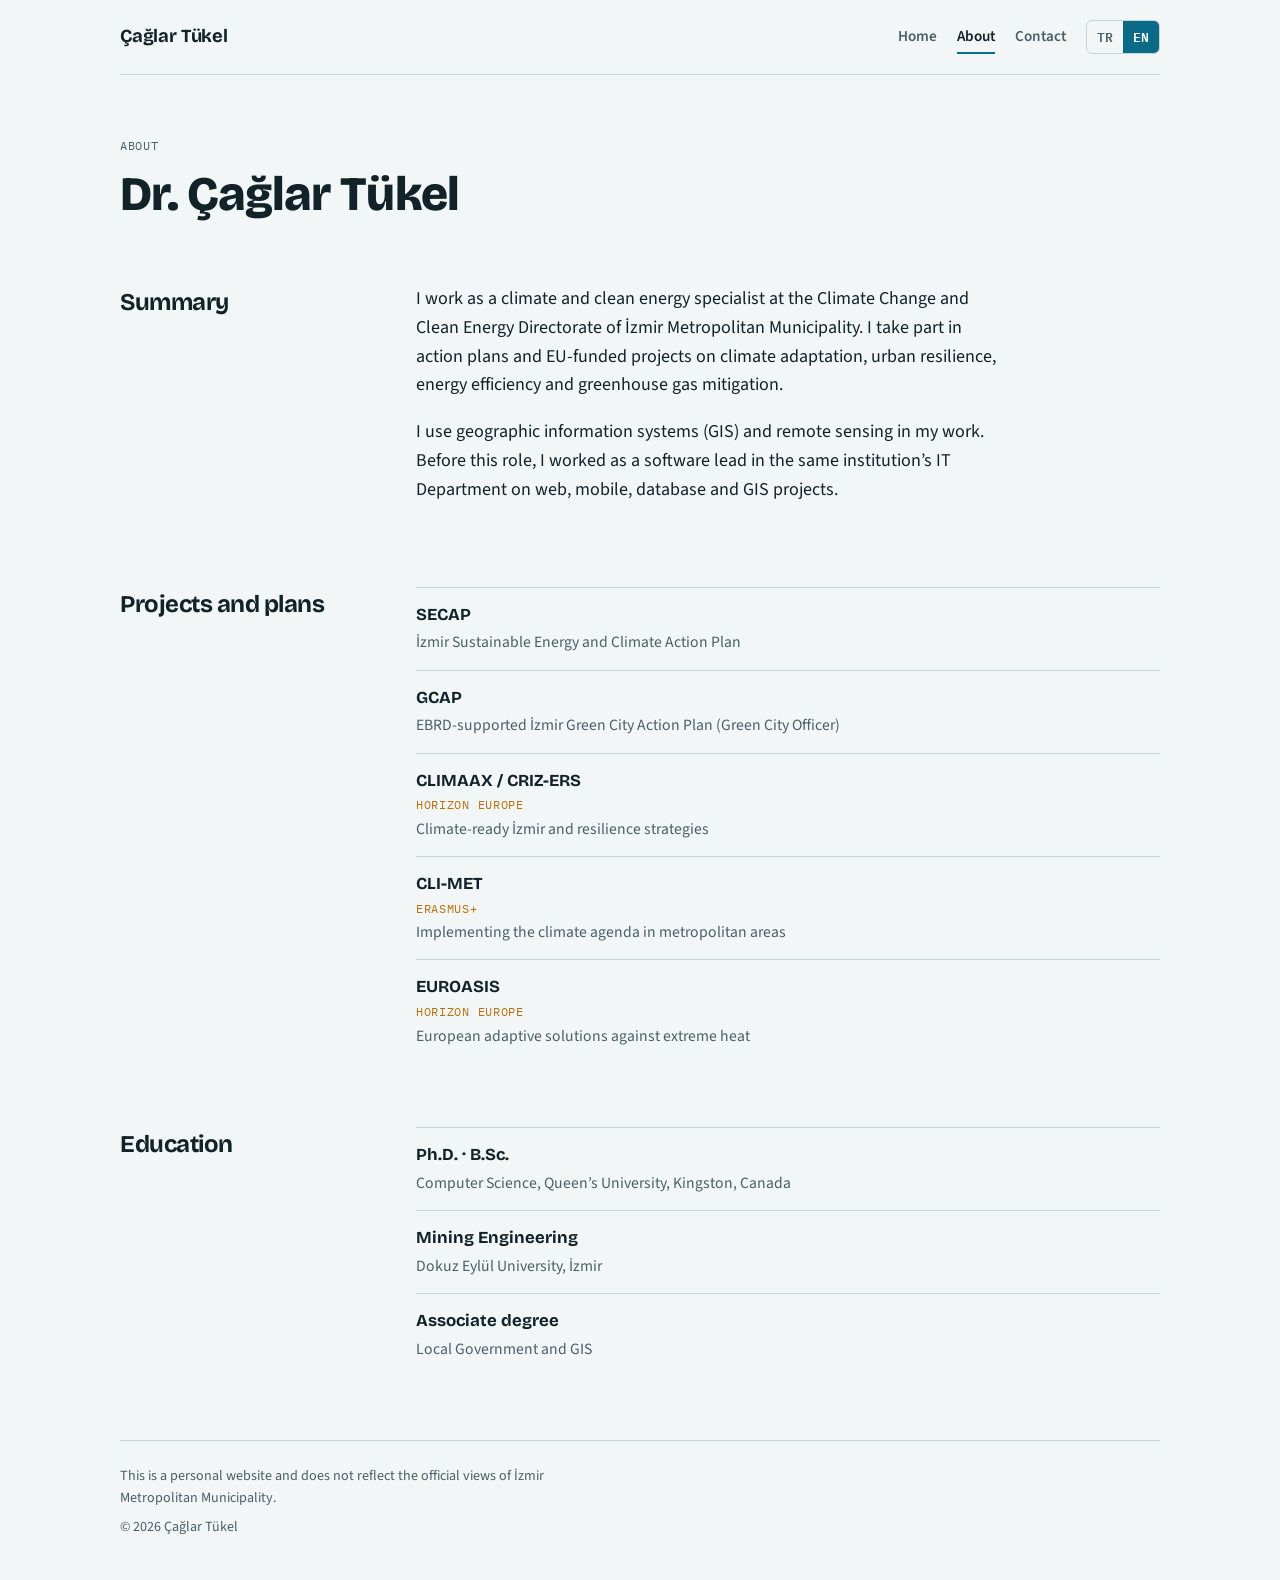
==== about.html @ 716f2349 "Add bilingual personal website: home, about, contact Co-Authored-By: Claude Sonnet 5.5 <noreply@anth" ====
<!DOCTYPE html>
<html lang="tr" data-lang="tr">
<head>
<meta charset="utf-8">
<meta name="viewport" content="width=device-width, initial-scale=1">
<title>Özgeçmiş / About | Çağlar Tükel</title>
<meta name="description" content="Dr. Çağlar Tükel: iklim ve temiz enerji uzmanı. Climate and clean energy specialist, İzmir.">
<meta name="color-scheme" content="light dark">
<link rel="preconnect" href="https://fonts.googleapis.com"><link rel="preconnect" href="https://fonts.gstatic.com" crossorigin><link rel="stylesheet" href="https://fonts.googleapis.com/css2?family=Bricolage+Grotesque:opsz,wght@12..96,500;12..96,700;12..96,800&family=IBM+Plex+Mono:wght@500;600&family=Source+Sans+3:wght@400;600;700&display=swap">
<link rel="stylesheet" href="assets/style.css">
</head>
<body>
<div class="wrap">
<header class="top"><a class="brand" href="index.html">Çağlar Tükel</a>
<nav class="main" aria-label="Menu"><a href="index.html"><span lang="tr">Ana sayfa</span><span lang="en">Home</span></a><a href="about.html" aria-current="page"><span lang="tr">Özgeçmiş</span><span lang="en">About</span></a><a href="contact.html"><span lang="tr">İletişim</span><span lang="en">Contact</span></a>
<span class="lang" role="group" aria-label="Language / Dil"><button type="button" data-set="tr" aria-pressed="true">TR</button><button type="button" data-set="en" aria-pressed="false">EN</button></span></nav></header>
<main>
<div class="pagehead"><p class="coord"><span lang="tr">Özgeçmiş</span><span lang="en">About</span></p><h1>Dr. Çağlar Tükel</h1></div>
<section class="block"><h2><span lang="tr">Kısaca</span><span lang="en">Summary</span></h2><div class="prose">
<p><span lang="tr">İzmir Büyükşehir Belediyesi İklim Değişikliği ve Temiz Enerji Şube Müdürlüğü’nde iklim ve temiz enerji uzmanı olarak çalışıyorum. İklime uyum, kentsel dirençlilik, enerji verimliliği ve sera gazı azaltımı konularında eylem planlarında ve AB destekli projelerde görev alıyorum.</span><span lang="en">I work as a climate and clean energy specialist at the Climate Change and Clean Energy Directorate of İzmir Metropolitan Municipality. I take part in action plans and EU-funded projects on climate adaptation, urban resilience, energy efficiency and greenhouse gas mitigation.</span></p>
<p><span lang="tr">Çalışmalarımda coğrafi bilgi sistemleri (CBS) ve uzaktan algılamayı kullanıyorum. Bu görevden önce aynı kurumun Bilgi İşlem Dairesi’nde yazılım sorumlusu olarak web, mobil, veri tabanı ve CBS projelerinde çalıştım.</span><span lang="en">I use geographic information systems (GIS) and remote sensing in my work. Before this role, I worked as a software lead in the same institution’s IT Department on web, mobile, database and GIS projects.</span></p>
</div></section>
<section class="block"><h2><span lang="tr">Projeler ve planlar</span><span lang="en">Projects and plans</span></h2>
<ul class="rows">
<li><b>SECAP</b><span class="d"><span lang="tr">İzmir Sürdürülebilir Enerji ve İklim Eylem Planı</span><span lang="en">İzmir Sustainable Energy and Climate Action Plan</span></span></li>
<li><b>GCAP</b><span class="d"><span lang="tr">EBRD destekli İzmir Yeşil Şehir Eylem Planı (Green City Officer)</span><span lang="en">EBRD-supported İzmir Green City Action Plan (Green City Officer)</span></span></li>
<li><b>CLIMAAX / CRIZ-ERS</b><span class="tag">Horizon Europe</span><span class="d"><span lang="tr">İklime hazır İzmir ve dirençlilik stratejileri</span><span lang="en">Climate-ready İzmir and resilience strategies</span></span></li>
<li><b>CLI-MET</b><span class="tag">Erasmus+</span><span class="d"><span lang="tr">Metropol alanlarda iklim gündeminin uygulanması</span><span lang="en">Implementing the climate agenda in metropolitan areas</span></span></li>
<li><b>EUROASIS</b><span class="tag">Horizon Europe</span><span class="d"><span lang="tr">Aşırı sıcaklara karşı Avrupa adaptif çözümleri</span><span lang="en">European adaptive solutions against extreme heat</span></span></li>
</ul></section>
<section class="block"><h2><span lang="tr">Eğitim</span><span lang="en">Education</span></h2>
<ul class="rows">
<li><b>Ph.D. · B.Sc.</b><span class="d"><span lang="tr">Bilgisayar Bilimleri, Queen’s University, Kingston, Kanada</span><span lang="en">Computer Science, Queen’s University, Kingston, Canada</span></span></li>
<li><b><span lang="tr">Maden Mühendisliği</span><span lang="en">Mining Engineering</span></b><span class="d"><span lang="tr">Dokuz Eylül Üniversitesi, İzmir</span><span lang="en">Dokuz Eylül University, İzmir</span></span></li>
<li><b><span lang="tr">Önlisans</span><span lang="en">Associate degree</span></b><span class="d"><span lang="tr">Yerel Yönetimler ve CBS</span><span lang="en">Local Government and GIS</span></span></li>
</ul></section>
</main>
<footer class="bot"><p><span lang="tr">Bu kişisel bir web sitesidir ve İzmir Büyükşehir Belediyesi'nin resmî görüşlerini yansıtmaz.</span><span lang="en">This is a personal website and does not reflect the official views of İzmir Metropolitan Municipality.</span></p><p>© 2026 Çağlar Tükel</p></footer>
</div>
<script src="assets/site.js"></script>
</body>
</html>
---- assets/style.css ----
/* Layout: harita paftası gibi; ızgara (graticule) zemin, sol sütunda portre, sağda metin. */
:root{
  --bg:#f2f6f7; --surface:#e4edf0; --fg:#122229; --muted:#4a5f68; --line:#c5d4d9;
  --accent:#0a6a87; --accent-ink:#ffffff; --mark:#b8700f;
  --f-display:"Bricolage Grotesque",system-ui,-apple-system,"Segoe UI",sans-serif;
  --f-body:"Source Sans 3",system-ui,-apple-system,"Segoe UI",sans-serif;
  --f-mono:"IBM Plex Mono",ui-monospace,Menlo,Consolas,monospace;
}
@media (prefers-color-scheme: dark){
  :root:not([data-theme="light"]){
    --bg:#0c181e; --surface:#13242c; --fg:#e5eef1; --muted:#9bb0b9; --line:#26414b;
    --accent:#62c3de; --accent-ink:#07161c; --mark:#e3a94a; color-scheme:dark;
  }
}
:root[data-theme="dark"]{
  --bg:#0c181e; --surface:#13242c; --fg:#e5eef1; --muted:#9bb0b9; --line:#26414b;
  --accent:#62c3de; --accent-ink:#07161c; --mark:#e3a94a; color-scheme:dark;
}
*{box-sizing:border-box}
html{scroll-behavior:smooth}
body{
  margin:0; background:var(--bg); color:var(--fg);
  font-family:var(--f-body); font-size:18px; line-height:1.6;
  padding-block:0;
  padding-left:max(16px, env(safe-area-inset-left, 0px));
  padding-right:max(16px, env(safe-area-inset-right, 0px));
}
html[data-lang="tr"] [lang="en"], html[data-lang="en"] [lang="tr"]{display:none}
a{color:var(--accent); text-underline-offset:3px}
a:hover{text-decoration-thickness:2px}
a:focus-visible, button:focus-visible{outline:3px solid var(--accent); outline-offset:3px; border-radius:2px}
.wrap{max-width:1040px; margin:0 auto}
header.top{display:flex; flex-wrap:wrap; align-items:center; justify-content:space-between; gap:12px 24px; padding-block:20px; border-bottom:1px solid var(--line)}
.brand{font-family:var(--f-display); font-weight:700; font-size:1.15rem; letter-spacing:-.01em; color:var(--fg); text-decoration:none}
nav.main{display:flex; flex-wrap:wrap; align-items:center; gap:4px 20px}
nav.main a{color:var(--muted); text-decoration:none; padding:4px 0; border-bottom:2px solid transparent; font-weight:600; font-size:.95rem}
nav.main a:hover{color:var(--fg)}
nav.main a[aria-current="page"]{color:var(--fg); border-bottom-color:var(--accent)}
.lang{display:inline-flex; border:1px solid var(--line); border-radius:6px; overflow:hidden}
.lang button{font:600 .8rem var(--f-mono); background:transparent; color:var(--muted); border:0; padding:5px 10px; cursor:pointer}
.lang button[aria-pressed="true"]{background:var(--accent); color:var(--accent-ink)}
.coord{font-family:var(--f-mono); font-size:.78rem; letter-spacing:.06em; color:var(--muted); text-transform:uppercase}
main{padding-block:48px 64px}
.hero{display:grid; grid-template-columns:minmax(0,5fr) minmax(0,7fr); gap:48px; align-items:center;
  background-image:linear-gradient(var(--line) 1px, transparent 1px),linear-gradient(90deg, var(--line) 1px, transparent 1px);
  background-size:48px 48px; background-position:-1px -1px}
.portrait{margin:0; background:var(--bg); padding:10px; border:1px solid var(--line)}
.portrait img{display:block; width:100%; height:auto; aspect-ratio:1/1; object-fit:cover}
.portrait figcaption{margin-top:8px}
.hero-text{background:var(--bg); padding:20px 0 20px 8px}
h1,h2,h3{font-family:var(--f-display); letter-spacing:-.02em; line-height:1.1; text-wrap:balance; margin:0}
h1{font-size:clamp(2.2rem,5.4vw,3.6rem); font-weight:800}
h2{font-size:1.5rem; font-weight:700}
.role{font-family:var(--f-display); font-size:1.25rem; font-weight:500; margin:14px 0 4px; color:var(--accent)}
.org{margin:0 0 20px; color:var(--muted)}
.lead{max-width:60ch; margin:0 0 28px}
.actions{display:flex; flex-wrap:wrap; gap:12px}
.btn{display:inline-block; padding:11px 20px; border-radius:6px; font-weight:700; text-decoration:none; border:2px solid var(--accent)}
.btn.primary{background:var(--accent); color:var(--accent-ink)}
.btn.ghost{color:var(--accent)}
.btn:hover{filter:brightness(1.08)}
section.block{margin-top:64px; display:grid; grid-template-columns:minmax(0,3fr) minmax(0,9fr); gap:16px 48px}
section.block > h2{padding-top:4px}
.areas{list-style:none; margin:0; padding:0; display:grid; grid-template-columns:repeat(2,minmax(0,1fr)); gap:0 32px}
.areas li{padding:14px 0; border-top:1px solid var(--line); font-weight:600}
.areas small{display:block; font-weight:400; color:var(--muted); font-size:.92rem}
.prose p{margin:0 0 1em; max-width:66ch}
.rows{list-style:none; margin:0; padding:0}
.rows li{display:grid; grid-template-columns:minmax(0,1fr); gap:2px; padding:14px 0; border-top:1px solid var(--line)}
.rows b{font-family:var(--f-display); font-size:1.05rem}
.rows span.d{color:var(--muted); font-size:.98rem}
.tag{font-family:var(--f-mono); font-size:.72rem; letter-spacing:.06em; text-transform:uppercase; color:var(--mark)}
.pagehead{margin-bottom:8px}
.pagehead h1{font-size:clamp(2rem,4.6vw,3rem)}
.contact-card{margin-top:40px; border:1px solid var(--line); background:var(--surface); padding:28px; max-width:620px}
.contact-card .url{font-family:var(--f-mono); font-size:.92rem; word-break:break-all; margin:8px 0 20px; color:var(--muted)}
.note{margin-top:20px; color:var(--muted); font-size:.95rem; max-width:620px}
footer.bot{border-top:1px solid var(--line); padding-block:24px 36px; color:var(--muted); font-size:.88rem}
footer.bot p{margin:0 0 6px; max-width:70ch}
@media (max-width:820px){
  .hero{grid-template-columns:minmax(0,1fr); gap:24px}
  .portrait{max-width:420px}
  .hero-text{padding:12px 0}
  section.block{grid-template-columns:minmax(0,1fr)}
  .areas{grid-template-columns:minmax(0,1fr)}
  main{padding-block:32px 48px}
}
@media (prefers-reduced-motion: reduce){html{scroll-behavior:auto}}
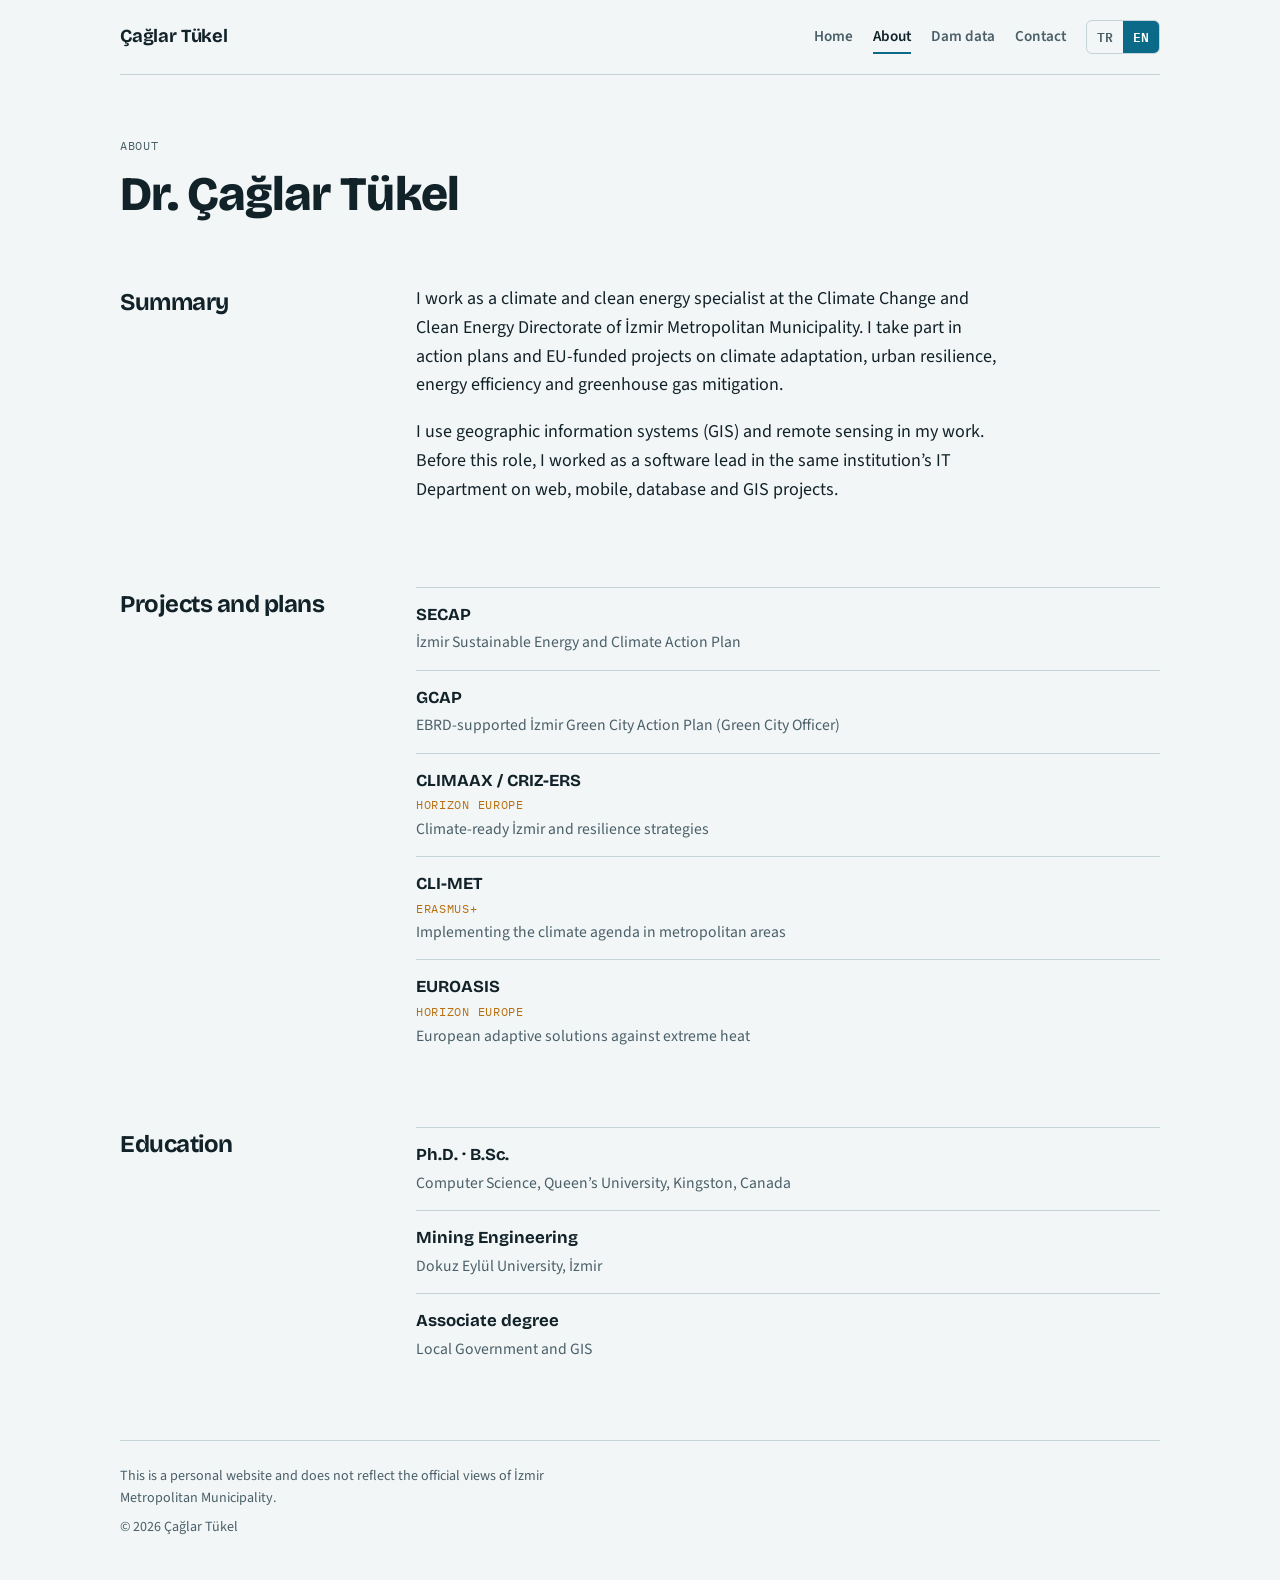
==== commit 7b4e25d3: "Tahtalı Barajı etkileşimli grafik sayfası (baraj.html) ve menü bağlantısı Doluluk oranı, aylık havza" ====
--- a/about.html
+++ b/about.html
@@ -12,7 +12,7 @@
 <body>
 <div class="wrap">
 <header class="top"><a class="brand" href="index.html">Çağlar Tükel</a>
-<nav class="main" aria-label="Menu"><a href="index.html"><span lang="tr">Ana sayfa</span><span lang="en">Home</span></a><a href="about.html" aria-current="page"><span lang="tr">Özgeçmiş</span><span lang="en">About</span></a><a href="contact.html"><span lang="tr">İletişim</span><span lang="en">Contact</span></a>
+<nav class="main" aria-label="Menu"><a href="index.html"><span lang="tr">Ana sayfa</span><span lang="en">Home</span></a><a href="about.html" aria-current="page"><span lang="tr">Özgeçmiş</span><span lang="en">About</span></a><a href="baraj.html"><span lang="tr">Baraj Verisi</span><span lang="en">Dam data</span></a><a href="contact.html"><span lang="tr">İletişim</span><span lang="en">Contact</span></a>
 <span class="lang" role="group" aria-label="Language / Dil"><button type="button" data-set="tr" aria-pressed="true">TR</button><button type="button" data-set="en" aria-pressed="false">EN</button></span></nav></header>
 <main>
 <div class="pagehead"><p class="coord"><span lang="tr">Özgeçmiş</span><span lang="en">About</span></p><h1>Dr. Çağlar Tükel</h1></div>
